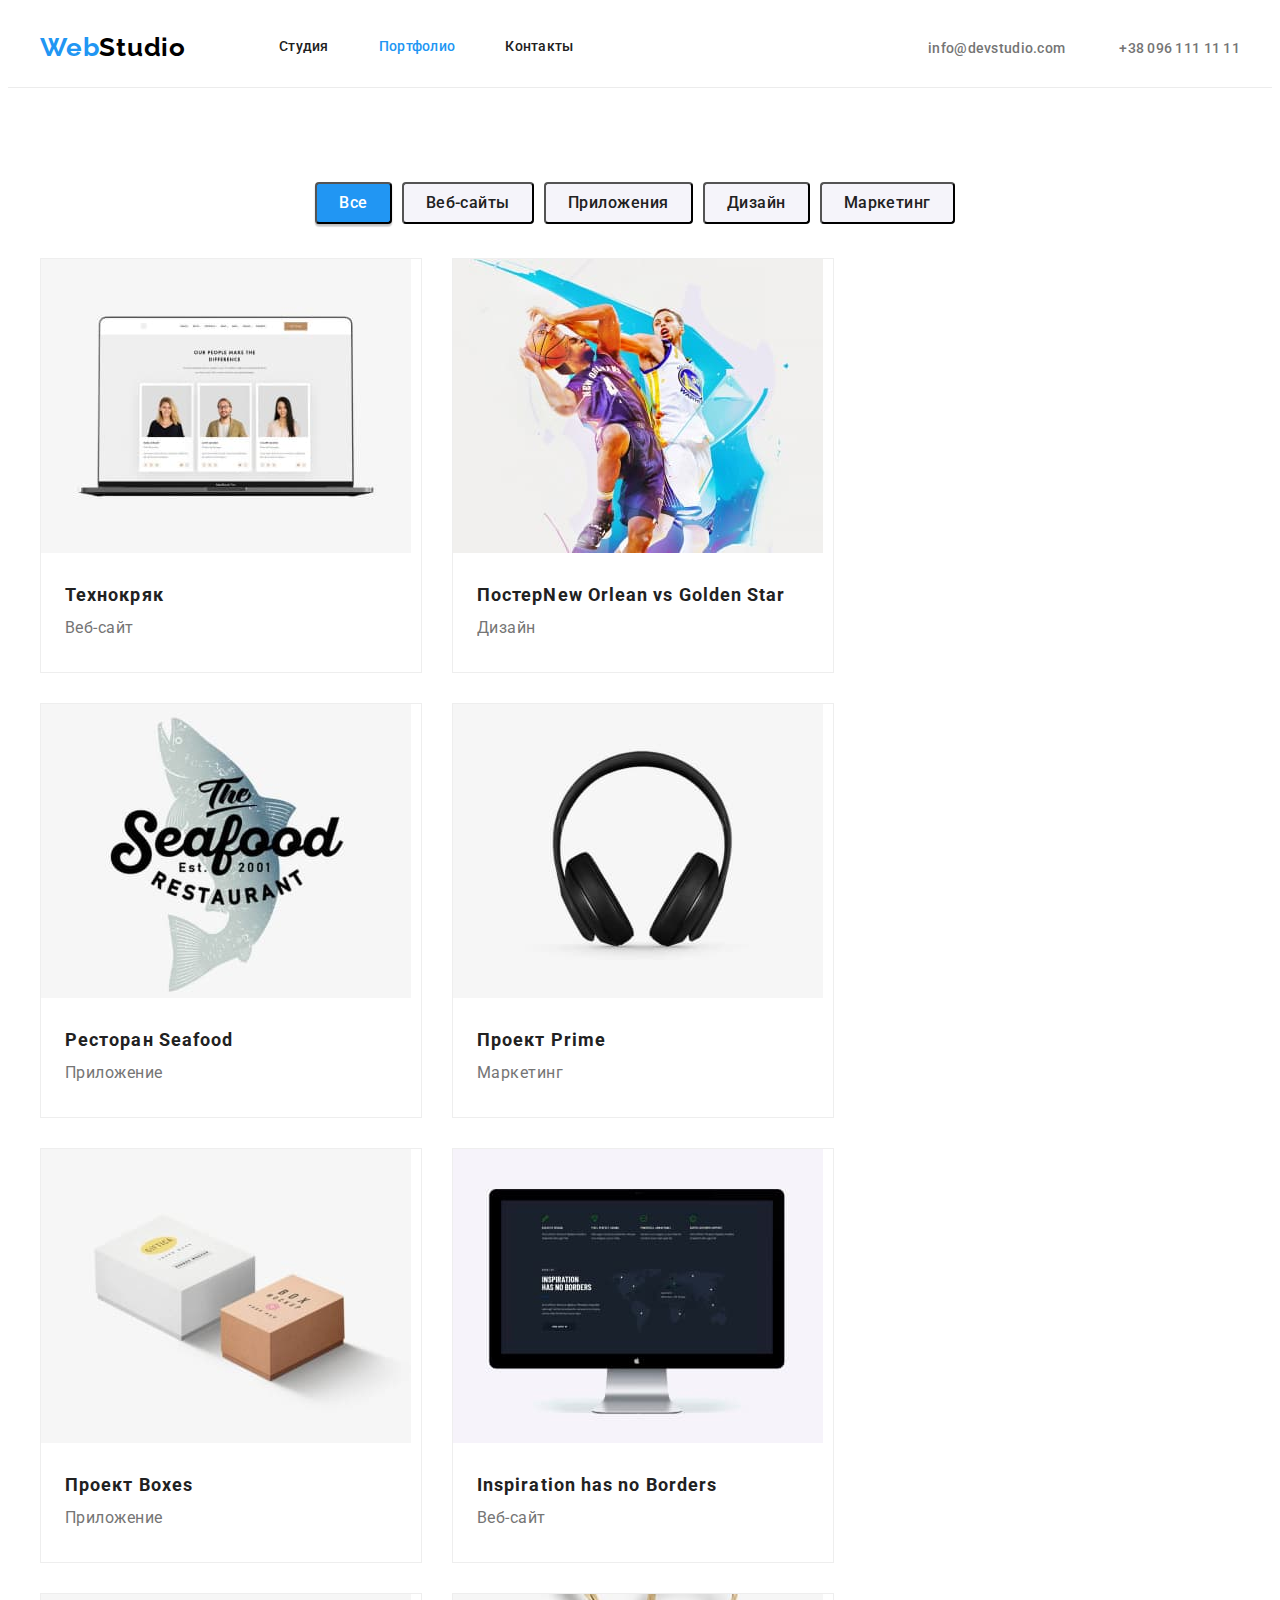
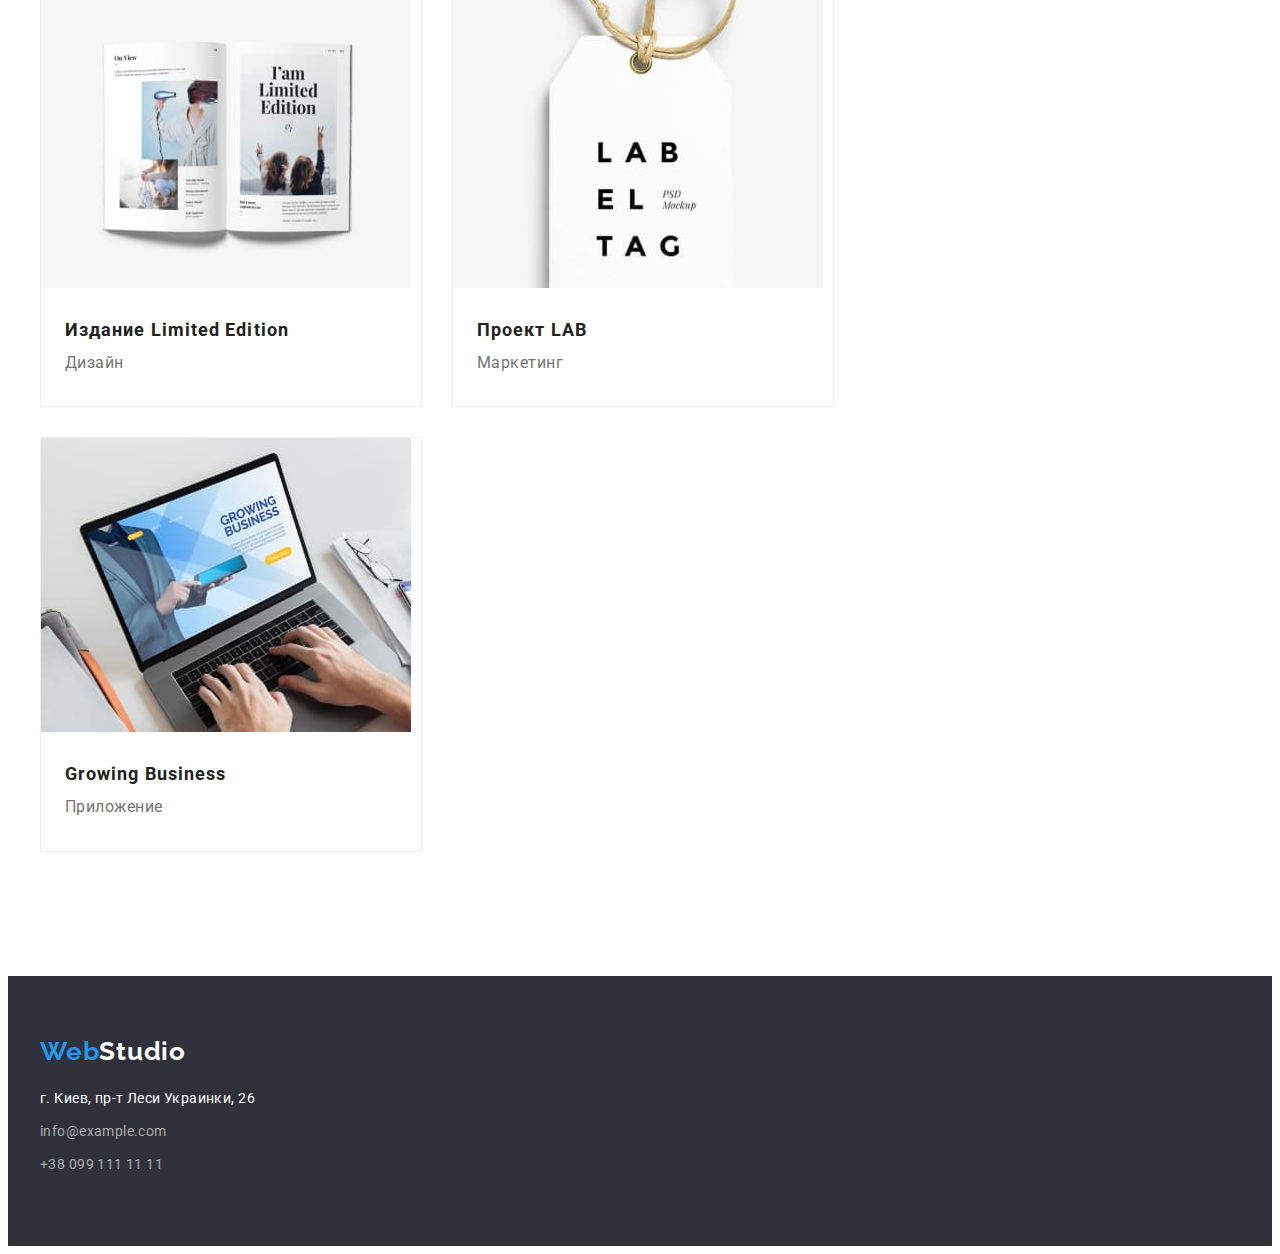
==== portfolio.html @ cc8dd127 "Добавляет папки и файлы с ДЗ №3" ====
<!DOCTYPE html>
<html lang="ru">
    <head>
        <meta charset="UTF-8">
        <meta http-equiv="X-UA-Compatible" content="IE=edge">
        <meta name="viewport" content="width=device-width, initial-scale=1.0">
        <title>Портфолио</title>
        <link rel="preconnect" href="https://fonts.googleapis.com">
        <link rel="preconnect" href="https://fonts.gstatic.com" crossorigin>
        <link 
        href="https://fonts.googleapis.com/css2?family=Raleway:wght@700&family=Roboto:wght@400;500;700;900&display=swap"
        rel="stylesheet">
        <link rel="stylesheet" href="https://cdnjs.cloudflare.com/ajax/libs/modern-normalize/1.1.0/modern-normalize.min.css"
            integrity="sha512-wpPYUAdjBVSE4KJnH1VR1HeZfpl1ub8YT/NKx4PuQ5NmX2tKuGu6U/JRp5y+Y8XG2tV+wKQpNHVUX03MfMFn9Q=="
            crossorigin="anonymous" referrerpolicy="no-referrer" />
        <link rel="stylesheet" href="./css/styles.css">
    </head>
    <body>
     <!-- Шапка (верхняя линия)  -->
        <header class="header header-portfolio ">
            <div class="container header-container ">
               <a class="header-logo link" href="/"> <span class="site">Web</span><span class="logo">Studio</span></a>
               <nav class="header-nav">
                   <ul class="list header-list">
                     <li class="header-item"><a class="link header-link" href="./index.html">Студия</a></li>
                     <li class="header-item"><a class="link header-link" href=""> <div class="text">Портфолио</div></a></li>
                     <li class="header-item"><a class="link header-link" href="">Контакты</a></li>
                   </ul>
               </nav>
                <div class="header-connect ">
                 <a class="link header-mail" href="mailto:info@devstudio.com">info@devstudio.com</a>
                 <a class="link header-tel " href="tel:+380961111111">+38 096 111 11 11</a>
               </div>
            </div>
        </header>
        <!-- Уникальная часть страницы (Герой) -->
        <main>
            <section class="hero-portfolio">
                <!-- <h1>Портфолио</h1> -->
                <div class="container ">
                   <ul class=" list  container-btn">
                       <li class="portfolio-btn "><button type="button" class="first-btn"> <div class="text-btn">Все</div></button></li>
                       <li class="portfolio-btn"><button type="button" class="list-btn">Веб-сайты</button></li>
                       <li class="portfolio-btn"><button type="button"class="list-btn">Приложения</button></li>
                       <li class="portfolio-btn"><button type="button" class="list-btn">Дизайн</button></li>
                       <li class="portfolio-btn"><button type="button" class="list-btn">Маркетинг</button></li>
                   </ul>
                </div>
                <!-- <h2></h2> -->
                <div class="container">
                   <ul class="list list-portfolio">
                       <li class="card-portfolio">
                           <img src="./img/laptop.jpg" alt="открытый ноутбук" width="370">
                           <div class="card-title-portfolio">
                               <h3 class="card-title">Технокряк</h3>
                               <p class="card-after-title">Веб-сайт</p>
                           </div>
                       </li>
                       <li class="card-portfolio">
                           <img src="./img/basketball.jpg" alt="два баскетболиста" width="370">
                           <div class="card-title-portfolio">
                               <h3  class="card-title">Постер<span lang="en">New Orlean vs Golden Star</span></h3>
                               <p class="card-after-title">Дизайн</p>
                           </div>
                       </li>
                       <li class="card-portfolio">
                           <img src="./img/restaurant.jpg" alt="вывеска ресторана" width="370">
                           <div class="card-title-portfolio">
                               <h3 class="card-title">Ресторан <span lang="en">Seafood</span></h3>
                               <p class="card-after-title">Приложение</p>
                           </div>
                       </li>
                       <li class="card-portfolio">
                           <img src="./img/headphones.jpg" alt="чёрные наушники" width="370">
                           <div class="card-title-portfolio">
                               <h3 class="card-title">Проект <span lang="en">Prime</span></h3>
                               <p class="card-after-title">Маркетинг</p>
                           </div>
                       </li>
                       <li class="card-portfolio">
                           <img src="./img/boxes.jpg" alt="белая и серая коробки" width="370">
                           <div class="card-title-portfolio">
                               <h3 class="card-title">Проект <span lang="en">Boxes</span></h3>
                               <p class="card-after-title">Приложение</p>
                           </div>
                       </li>
                       <li class="card-portfolio">
                           <img src="./img/monitor.jpg" alt="монитор эпл" width="370">
                           <div class="card-title-portfolio">
                               <h3 class="card-title" lang="en">Inspiration has no Borders</h3>
                               <p class="card-after-title">Веб-сайт</p>
                           </div>
                       </li>
                       <li class="card-portfolio">
                           <img src="./img/book.jpg" alt="открытая книга" width="370">
                           <div class="card-title-portfolio">
                               <h3 class="card-title">Издание <span lang="en">Limited Edition</span></h3>
                               <p class="card-after-title">Дизайн</p>
                           </div>
                       </li>
                       <li class="card-portfolio">
                           <img src="./img/tag.jpg" alt="бирка на одежду" width="370">
                           <div class="card-title-portfolio">
                               <h3 class="card-title">Проект <span lang="en">LAB</span></h3>
                               <p class="card-after-title">Маркетинг</p>
                           </div>
                       </li>
                       <li class="card-portfolio">
                           <img src="./img/work-laptop.jpg" alt="ноутбук" width="370">
                           <div class="card-title-portfolio">
                              <h3 class="card-title" lang="en">Growing Business</h3>
                              <p class="card-after-title">Приложение</p>
                           </div>
                       </li>
                   </ul>
                </div>
            </section>
        </main>
        <footer class="footer">
            <div class="container">
               <a class="footer-logo link" href="/"> <span class="site">Web</span><span class="logo-studio">Studio</span></a>
                <address class="footer-address">
                   <p class="footer-address-location">г. Киев, пр-т Леси Украинки, 26</p>
                   <a class="link footer-link" href="mailto:info@example.com">info@example.com</a>
                   <a class="link footer-link" href="tel:+380991111111">+38 099 111 11 11</a>
               </address>
            </div>
        </footer>
    </body>
</html>
---- css/styles.css ----
:root {
  --first-btn-color: #212121;
  --second-btn-color: #757575;
  --accent-color: #2196f3;
}

p,
h1,
h2,
h3,
h4,
h5,
h6 {
  margin: 0;
}

ul {
  margin: 0;
  padding-left: 0;
}

button {
  cursor: pointer;
}

.visually-hidden {
  position: absolute;
  white-space: nowrap;
  width: 1px;
  height: 1px;
  overflow: hidden;
  border: 0;
  padding: 0;
  clip: rect(0 0 0 0);
  clip-path: inset(50%);
  margin: -1px;
}

.container {
  width: 1200px;
  padding-left: 15px;
  padding-right: 15px;
  margin-left: auto;
  margin-right: auto;
}

body {
  font-family: "Roboto", sans-serif;
}

.list {
  list-style: none;
}

.link {
  text-decoration: none;
}

/* ---HEADER----- */

.header {
  padding-top: 24px;
  padding-bottom: 24px;
}

.header-list {
  display: flex;
}

.header-link {
  display: block;
}

.text {
  color: var(--accent-color);
}

.site {
  font-family: "Raleway";
  font-style: normal;
  font-weight: 700;
  font-size: 26px;
  line-height: 1.19;
  letter-spacing: 0.03em;
  color: #2196f3;
}

.logo {
  font-family: "Raleway";
  font-style: normal;
  font-weight: 700;
  font-size: 26px;
  line-height: 1.19;
  letter-spacing: 0.03em;
  color: #000000;
}

.header-container {
  display: flex;
  align-items: center;
}

.header-logo {
  margin-right: 93px;
}

.header-connect {
  margin-left: auto;
}

.header-link {
  font-weight: 500;
  font-size: 14px;
  line-height: 1.14;
  letter-spacing: 0.02em;
  color: var(--first-btn-color);
}

.header-item:not(:last-child) {
  margin-right: 50px;
}

.header-mail,
.header-tel {
  font-weight: 500;
  font-size: 14px;
  line-height: 1.14;
  letter-spacing: 0.02em;
  color: var(--second-btn-color);
}

.header-tel {
  margin-left: 50px;
}

.header-link:hover,
.header-link:focus,
.header-mail:hover,
.header-mail:focus,
.header-tel:hover,
.header-tel:focus,
.list-btn:hover,
.list-btn:focus {
  color: var(--accent-color);
}

/*---- HERO----- */

.hero {
  padding-top: 200px;
  padding-bottom: 200px;
  background: #2f303a;
}

.hero-title {
  font-family: "Roboto";
  font-style: normal;
  font-weight: 900;
  font-size: 44px;
  line-height: 1.36;
  text-align: center;
  letter-spacing: 0.06em;
  text-transform: uppercase;
  color: #ffffff;
  max-width: 696px;
  margin-left: auto;
  margin-right: auto;
  margin-bottom: 30px;
}

.hero-btn {
  font-family: "Roboto";
  font-weight: 700;
  background: #188ce8;
  font-size: 16px;
  line-height: 1.87;
  display: flex;
  text-align: center;
  align-items: center;
  letter-spacing: 0.06em;
  color: #ffffff;
  left: 700px;
  margin-left: 500px;
  padding: 10px 32px;
}

.main {
  padding-top: 94px;
  padding-bottom: 94px;
}

.main-list {
  display: flex;
  flex-wrap: wrap;
  margin-left: -30px;
}

.main-item {
  padding: 0;
  margin-left: 30px;
  width: calc(100% / 4 - 30px);
}

.main-item h3 {
  margin-bottom: 10px;
}

.main-title {
  font-style: normal;
  font-weight: 700;
  font-size: 14px;
  line-height: 1.14;
  letter-spacing: 0.03em;
  text-transform: uppercase;
  color: var(--first-btn-color);
}

.main-after-title {
  font-size: 14px;
  line-height: 1.71;
  letter-spacing: 0.03em;
  color: var(--second-btn-color);
}

.work {
  padding-bottom: 94px;
}

.work-title {
  font-weight: 700;
  font-size: 36px;
  line-height: 1.17;
  text-align: center;
  letter-spacing: 0.03em;
  color: var(--first-btn-color);
  margin-bottom: 50px;
}

.list-container {
  display: flex;
  flex-wrap: wrap;
  margin-left: -30px;
}

.work-container {
  width: calc(100% / 3 - 30px);
  margin-left: 30px;
}

.about {
  background: #f5f4fa;
  padding-bottom: 94px;
  padding-top: 94px;
}

.about-title {
  font-weight: 700;
  font-size: 36px;
  line-height: 1.17;
  text-align: center;
  letter-spacing: 0.03em;
  color: var(--first-btn-color);
  margin-bottom: 46px;
}

.about-team {
  font-weight: 500;
  font-size: 16px;
  line-height: 1.19;
  text-align: center;
  letter-spacing: 0.03em;
  color: var(--first-btn-color);
  margin-bottom: 10px;
}

.team {
  padding-top: 30px;
  padding-bottom: 34px;
}

.about-list {
  display: flex;
  flex-wrap: wrap;
  margin-left: -30px;
}

.item-container {
  width: calc(100% / 4 - 30px);
  margin-left: 30px;
}

.about-work-position {
  font-size: 16px;
  line-height: 1.19;
  text-align: center;
  letter-spacing: 0.03em;
  color: var(--second-btn-color);
}

/*----- FOOTER------- */

.footer {
  padding-top: 60px;
  padding-bottom: 60px;
  background: #2f303a;
}

.logo-studio {
  font-family: "Raleway";
  font-style: normal;
  font-weight: 700;
  font-size: 26px;
  line-height: 1.19;
  letter-spacing: 0.03em;
  color: #ffffff;
}

.footer-address-location {
  font-style: normal;
  font-size: 14px;
  line-height: 1.71;
  letter-spacing: 0.03em;
  color: #ffffff;
}

.footer-address {
  display: flex;
  flex-direction: column;
  margin-top: 20px;
}

.footer-address a,
p {
  margin-bottom: 9px;
}

.footer-link {
  font-family: "Roboto";
  font-style: normal;
  font-weight: 400;
  font-size: 14px;
  line-height: 1.71;
  letter-spacing: 0.03em;
  color: rgba(255, 255, 255, 0.6);
}

/*----- PORTFOLIO -----*/
/*---- ГЕРОЙ ---*/

.header-portfolio {
  border-bottom: 1px solid #ececec;
}

.hero-portfolio {
  padding-top: 94px;
  padding-bottom: 94px;
}

.list-btn {
  font-family: "Roboto";
  font-weight: 500;
  font-size: 16px;
  line-height: 1.62;
  letter-spacing: 0.03em;
  color: var(--first-btn-color);
  background: #f5f4fa;
  border-radius: 4px;
}

.container-btn {
  display: flex;
  justify-content: center;
  margin-bottom: 34px;
}

.container-btn > .portfolio-btn:not(last-child) {
  margin-right: 10px;
}

.first-btn {
  font-family: "Roboto";
  font-weight: 500;
  font-size: 16px;
  line-height: 1.62;
  letter-spacing: 0.03em;
  color: var(--first-btn-color);
  color: #ffffff;
  background: #2196f3;
  box-shadow: 0px 3px 1px rgba(0, 0, 0, 0.1), 0px 1px 2px rgba(0, 0, 0, 0.08),
    0px 2px 2px rgba(0, 0, 0, 0.12);
  border-radius: 4px;
  padding: 6px 22px;
}

.list-btn {
  padding: 6px 22px;
}

.first-btn:hover,
.first-btn:focus {
  color: violet;
}

.list-portfolio {
  display: flex;
  flex-wrap: wrap;
  margin-left: -30px;
}

.card-portfolio {
  width: calc(100% / 3 - 30px);
  margin-left: 30px;
  margin-bottom: 30px;
  border: 1px solid #eeeeee;
}

.card-title {
  font-weight: 700;
  font-size: 18px;
  line-height: 2;
  letter-spacing: 0.06em;
  color: var(--first-btn-color);
}

.card-title-portfolio {
  padding: 20px 24px;
}

.card-after-title {
  font-size: 16px;
  line-height: 1.87;
  letter-spacing: 0.03em;
  color: var(--second-btn-color);
}
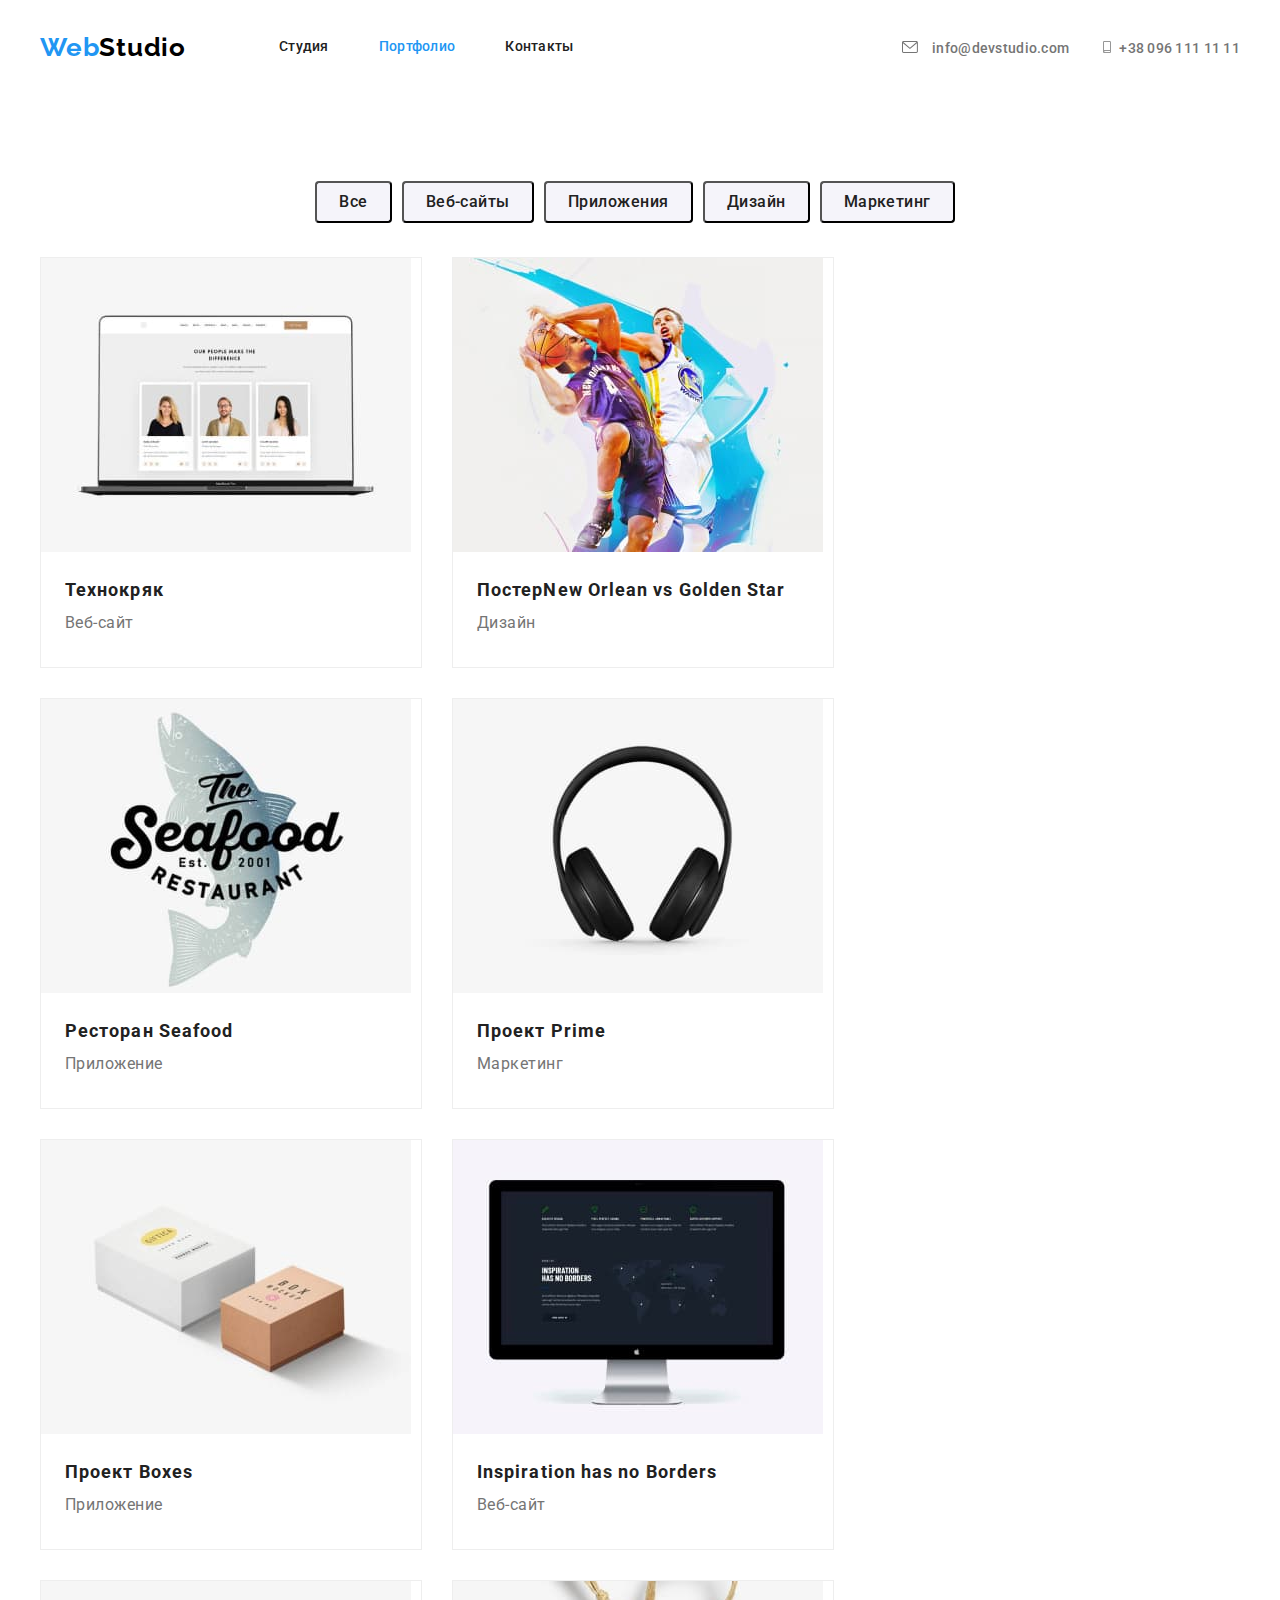
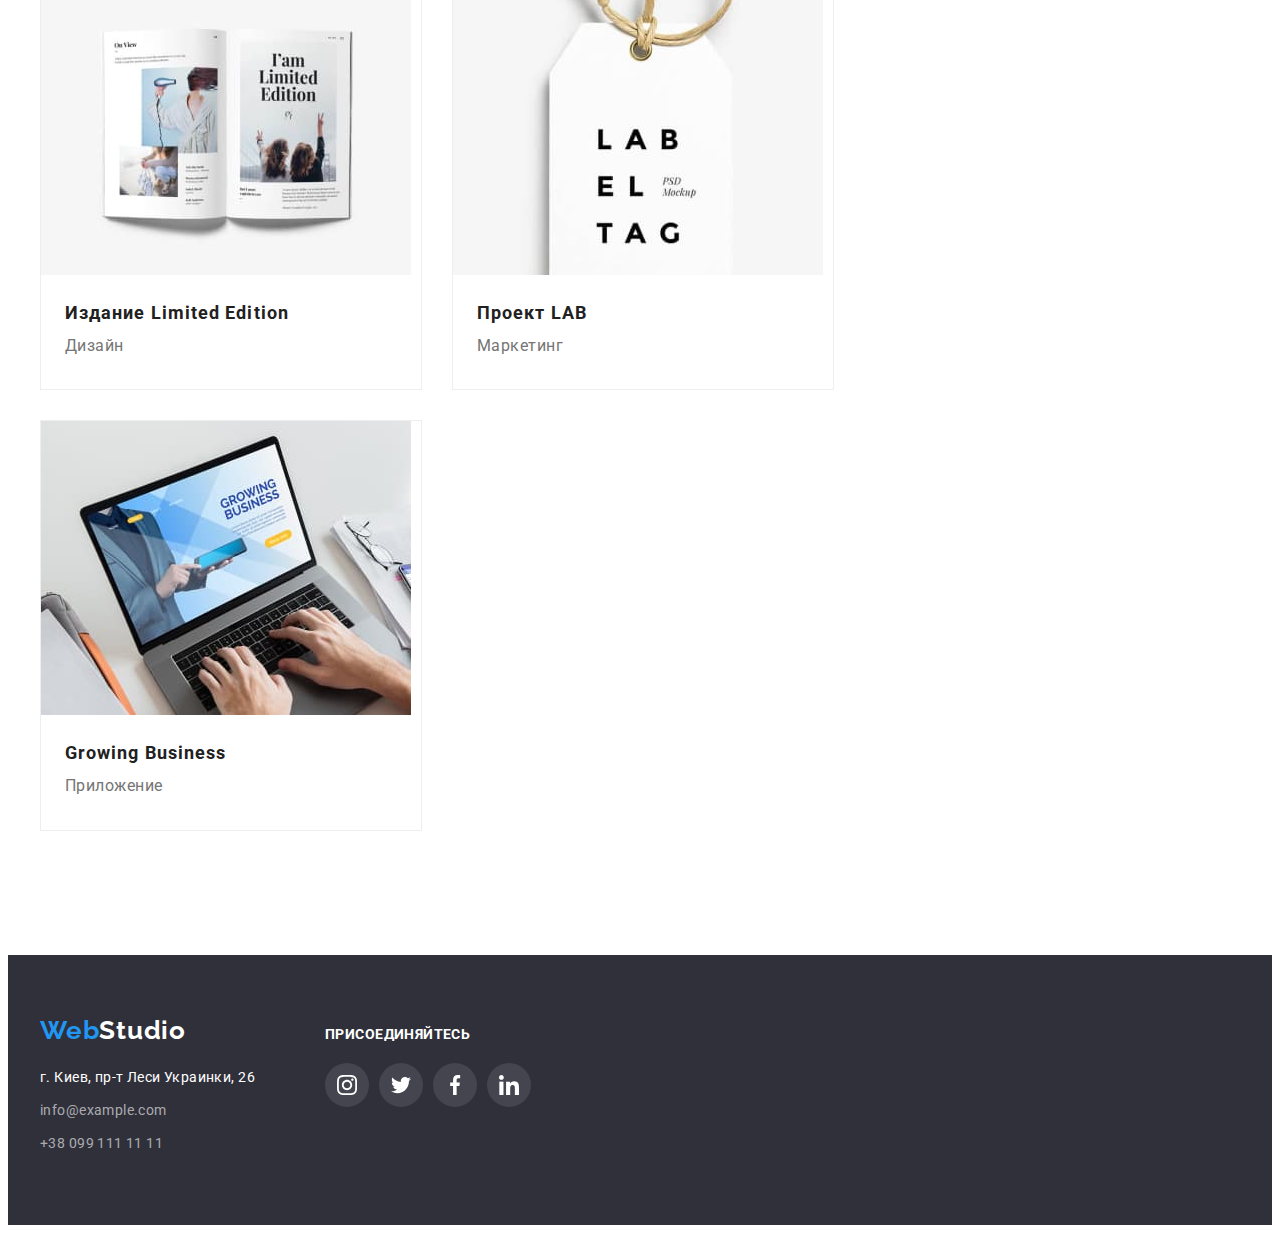
==== commit 3c83bd06: "Выполняет ДЗ №4" ====
--- a/portfolio.html
+++ b/portfolio.html
@@ -27,9 +27,19 @@
                      <li class="header-item"><a class="link header-link" href="">Контакты</a></li>
                    </ul>
                </nav>
-                <div class="header-connect ">
-                 <a class="link header-mail" href="mailto:info@devstudio.com">info@devstudio.com</a>
-                 <a class="link header-tel " href="tel:+380961111111">+38 096 111 11 11</a>
+                <div class="header-connect header-connect-icon">
+                    <div class="header-icon"> 
+              <svg class="mail-icon" width="16" height="12">
+                <use href="./img/icons.svg#icon-envelope"></use>
+              </svg>
+              <a class="link header-mail" href="mailto:info@devstudio.com">info@devstudio.com</a>
+            </div>
+            <div class="header-icon">
+              <svg class="tel-icon" width="16" height="12">
+                <use href="./img/icons.svg#icon-smartphone"></use>
+              </svg>
+              <a class="link header-tel" href="tel:+380961111111">+38 096 111 11 11</a>
+           </div>
                </div>
             </div>
         </header>
@@ -39,7 +49,7 @@
                 <!-- <h1>Портфолио</h1> -->
                 <div class="container ">
                    <ul class=" list  container-btn">
-                       <li class="portfolio-btn "><button type="button" class="first-btn"> <div class="text-btn">Все</div></button></li>
+                       <li class="portfolio-btn "><button type="button" class="list-btn">Все</button></li>
                        <li class="portfolio-btn"><button type="button" class="list-btn">Веб-сайты</button></li>
                        <li class="portfolio-btn"><button type="button"class="list-btn">Приложения</button></li>
                        <li class="portfolio-btn"><button type="button" class="list-btn">Дизайн</button></li>
@@ -117,13 +127,48 @@
             </section>
         </main>
         <footer class="footer">
-            <div class="container">
-               <a class="footer-logo link" href="/"> <span class="site">Web</span><span class="logo-studio">Studio</span></a>
-                <address class="footer-address">
-                   <p class="footer-address-location">г. Киев, пр-т Леси Украинки, 26</p>
-                   <a class="link footer-link" href="mailto:info@example.com">info@example.com</a>
-                   <a class="link footer-link" href="tel:+380991111111">+38 099 111 11 11</a>
-               </address>
+            <div class="container footer-container">
+                <div class="footer-left">
+                    <a class="footer-logo link" href="/"> <span class="site">Web</span><span class="logo-studio">Studio</span></a>
+                    <address class="footer-address">
+                        <p class="footer-address-location">г. Киев, пр-т Леси Украинки, 26</p>
+                        <a class="link footer-link" href="mailto:info@example.com">info@example.com</a>
+                        <a class="link footer-link" href="tel:+380991111111">+38 099 111 11 11</a>
+                    </address>
+                </div>
+                <div class="footer-center">
+                    <h2 class=" center-title">присоединяйтесь</h2>
+                    <ul class="footer-social-list list-footer">
+                        <li class="footer-social-item">
+                            <a href="" class="footer-social-link">
+                                <svg class="footer-social-icon" width="20" height="20">
+                                    <use href="./img/icons.svg#icon-instagram"></use>
+                                </svg>
+                            </a>
+                        </li>
+                        <li class="footer-social-item">
+                            <a href="" class="footer-social-link">
+                                <svg class="footer-social-icon" width="20" height="20">
+                                    <use href="./img/icons.svg#icon-twitter"></use>
+                                </svg>
+                            </a>
+                        </li>
+                        <li class="footer-social-item">
+                            <a href="" class="footer-social-link">
+                                <svg class="footer-social-icon" width="20" height="20">
+                                    <use href="./img/icons.svg#icon-facebook"></use>
+                                </svg>
+                            </a>
+                        </li>
+                        <li class="footer-social-item">
+                            <a href="" class="footer-social-link">
+                                <svg class="footer-social-icon" width="20" height="20">
+                                    <use href="./img/icons.svg#icon-linkedin"></use>
+                                </svg>
+                            </a>
+                        </li>
+                    </ul>
+                </div>
             </div>
         </footer>
     </body>
--- a/css/styles.css
+++ b/css/styles.css
@@ -120,6 +120,41 @@
   margin-right: 50px;
 }
 
+.header-connect-icon {
+  display: flex;
+  align-items: center;
+}
+
+.mail-icon {
+  margin-right: 10px;
+  fill: #757575;
+}
+
+.tel-icon {
+  fill: #757575;
+  margin-left: 30px;
+}
+
+.tel-icon:hover,
+.tel-icon:focus {
+  background-color: #ffffff;
+}
+
+.header-icon:hover .tel-icon,
+.header-icon:focus .tel-icon {
+  fill: var(--accent-color);
+}
+
+.mail-icon:hover,
+.mail-icon:focus {
+  background-color: #ffffff;
+}
+
+.header-icon:hover .mail-icon,
+.header-icon:focus .mail-icon {
+  fill: var(--accent-color);
+}
+
 .header-mail,
 .header-tel {
   font-weight: 500;
@@ -127,10 +162,6 @@
   line-height: 1.14;
   letter-spacing: 0.02em;
   color: var(--second-btn-color);
-}
-
-.header-tel {
-  margin-left: 50px;
 }
 
 .header-link:hover,
@@ -147,9 +178,23 @@
 /*---- HERO----- */
 
 .hero {
+  background: #2f303a;
   padding-top: 200px;
   padding-bottom: 200px;
-  background: #2f303a;
+}
+
+.overlay {
+  max-width: 1600px;
+  margin-left: auto;
+  margin-right: auto;
+  background-image: linear-gradient(
+      rgba(47, 48, 58, 0.4),
+      rgba(47, 48, 58, 0.4)
+    ),
+    url(../img/Hero-bg.jpg);
+  background-repeat: no-repeat;
+  background-position: center;
+  background-size: cover;
 }
 
 .hero-title {
@@ -182,11 +227,23 @@
   left: 700px;
   margin-left: 500px;
   padding: 10px 32px;
+  box-shadow: 0px 4px 4px rgba(0, 0, 0, 0.15);
+  border-radius: 4px;
 }
 
 .main {
   padding-top: 94px;
   padding-bottom: 94px;
+}
+
+.main-icon {
+  padding: 25px 100px;
+  margin-bottom: 30px;
+  display: flex;
+  width: 270px;
+  height: 120px;
+  background: #f5f4fa;
+  border-radius: 4px;
 }
 
 .main-list {
@@ -248,7 +305,7 @@
 }
 
 .about {
-  background: #f5f4fa;
+  background-color: #f5f4fa;
   padding-bottom: 94px;
   padding-top: 94px;
 }
@@ -276,17 +333,65 @@
 .team {
   padding-top: 30px;
   padding-bottom: 34px;
+  background-color: #ffffff;
+}
+
+img {
+  display: block;
 }
 
 .about-list {
   display: flex;
   flex-wrap: wrap;
   margin-left: -30px;
+}
+
+.about-item {
+  box-shadow: 0px 1px 3px rgba(0, 0, 0, 0.12), 0px 1px 1px rgba(0, 0, 0, 0.14),
+    0px 2px 1px rgba(0, 0, 0, 0.2);
+  border-radius: 0px 0px 4px 4px;
 }
 
 .item-container {
   width: calc(100% / 4 - 30px);
   margin-left: 30px;
+}
+
+.team-social-list {
+  display: flex;
+  justify-content: center;
+}
+
+.team-social-item {
+  list-style-type: none;
+}
+
+.team-social-item + .team-social-item {
+  margin-left: 10px;
+}
+
+.team-social-link {
+  width: 44px;
+  height: 44px;
+  display: flex;
+
+  justify-content: center;
+  align-items: center;
+  border-radius: 50%;
+}
+
+.team-social-icon {
+  fill: #afb1b8;
+}
+
+.team-social-link:hover,
+.team-social-link:focus {
+  background-color: var(--accent-color);
+}
+
+.team-social-link:hover .team-social-icon,
+.team-social-link:focus .team-social-icon {
+  fill: #ffffff;
 }
 
 .about-work-position {
@@ -295,10 +400,67 @@
   text-align: center;
   letter-spacing: 0.03em;
   color: var(--second-btn-color);
+  margin-bottom: 16px;
+}
+
+/* ------clients----- */
+
+.clients {
+  padding-top: 94px;
+  padding-bottom: 94px;
+}
+
+.clients-icon {
+  padding: 16px 32px;
+}
+
+.clients-icon:hover,
+.clients-icon:focus {
+  border-color: var(--accent-color);
+}
+
+.clients-container:hover .clients-icon,
+.clients-container:focus .clients-icon {
+  fill: var(--accent-color);
+}
+
+.clients-title {
+  font-weight: 700;
+  font-size: 36px;
+  line-height: 1.17;
+  text-align: center;
+  letter-spacing: 0.03em;
+  color: var(--first-btn-color);
+  margin-bottom: 50px;
+}
+
+.clients-content {
+  width: 170px;
+  height: 92px;
+}
+
+.clients-list {
+  display: flex;
+  flex-wrap: wrap;
+  margin-left: -30px;
+}
+
+.clients-container {
+  padding: 0;
+  margin-left: 30px;
+  width: calc(100% / 6 - 30px);
+}
+
+.clients-icon {
+  width: 170px;
+  height: 92px;
+  border: 1px solid #afb1b8;
+  box-sizing: border-box;
+  border-radius: 4px;
+  fill: #afb1b8;
 }
 
 /*----- FOOTER------- */
-
 .footer {
   padding-top: 60px;
   padding-bottom: 60px;
@@ -344,12 +506,67 @@
   color: rgba(255, 255, 255, 0.6);
 }
 
+.footer-container {
+  display: flex;
+  align-items: baseline;
+}
+
+.center-title {
+  font-family: "Roboto";
+  font-style: normal;
+  font-weight: 700;
+  font-size: 14px;
+  line-height: 1.14;
+  letter-spacing: 0.03em;
+  text-transform: uppercase;
+  color: #ffffff;
+  margin-bottom: 20px;
+}
+
+.footer-center {
+  margin-left: 70px;
+}
+
+.footer-social-list {
+  display: flex;
+  justify-content: center;
+}
+
+.footer-social-item {
+  list-style-type: none;
+}
+
+.footer-social-item + .footer-social-item {
+  margin-left: 10px;
+}
+
+.footer-social-link {
+  width: 44px;
+  height: 44px;
+  background-color: rgba(255, 255, 255, 0.1);
+  display: flex;
+  justify-content: center;
+  align-items: center;
+  border-radius: 50%;
+}
+
+.footer-social-icon {
+  fill: #ffffff;
+}
+
+.footer-social-link:hover,
+.footer-social-link:focus {
+  background-color: var(--accent-color);
+}
+
+.footer-social-link:hover .footer-social-icon,
+.footer-social-link:focus .footer-social-icon {
+  fill: #ffffff;
+}
+
 /*----- PORTFOLIO -----*/
+
 /*---- ГЕРОЙ ---*/
-
-.header-portfolio {
-  border-bottom: 1px solid #ececec;
-}
 
 .hero-portfolio {
   padding-top: 94px;
@@ -377,28 +594,32 @@
   margin-right: 10px;
 }
 
-.first-btn {
+.portfolio-btn {
+  background: #f5f4fa;
+  border-radius: 4px;
+}
+
+.list-btn {
   font-family: "Roboto";
   font-weight: 500;
   font-size: 16px;
   line-height: 1.62;
   letter-spacing: 0.03em;
-  color: var(--first-btn-color);
-  color: #ffffff;
-  background: #2196f3;
+  color: #212121;
+  padding: 6px 22px;
+}
+
+.list-btn:hover,
+.list-btn:focus {
+  background-color: var(--accent-color);
   box-shadow: 0px 3px 1px rgba(0, 0, 0, 0.1), 0px 1px 2px rgba(0, 0, 0, 0.08),
     0px 2px 2px rgba(0, 0, 0, 0.12);
   border-radius: 4px;
-  padding: 6px 22px;
-}
-
-.list-btn {
-  padding: 6px 22px;
-}
-
-.first-btn:hover,
-.first-btn:focus {
-  color: violet;
+}
+
+.portfolio-btn:hover .list-btn,
+.portfolio-btn:focus .list-btn {
+  color: #ffffff;
 }
 
 .list-portfolio {
@@ -414,6 +635,12 @@
   border: 1px solid #eeeeee;
 }
 
+.card-portfolio:hover {
+  box-shadow: 0px 1px 1px rgba(0, 0, 0, 0.12), 0px 4px 4px rgba(0, 0, 0, 0.06),
+    1px 4px 6px rgba(0, 0, 0, 0.16);
+  cursor: pointer;
+}
+
 .card-title {
   font-weight: 700;
   font-size: 18px;
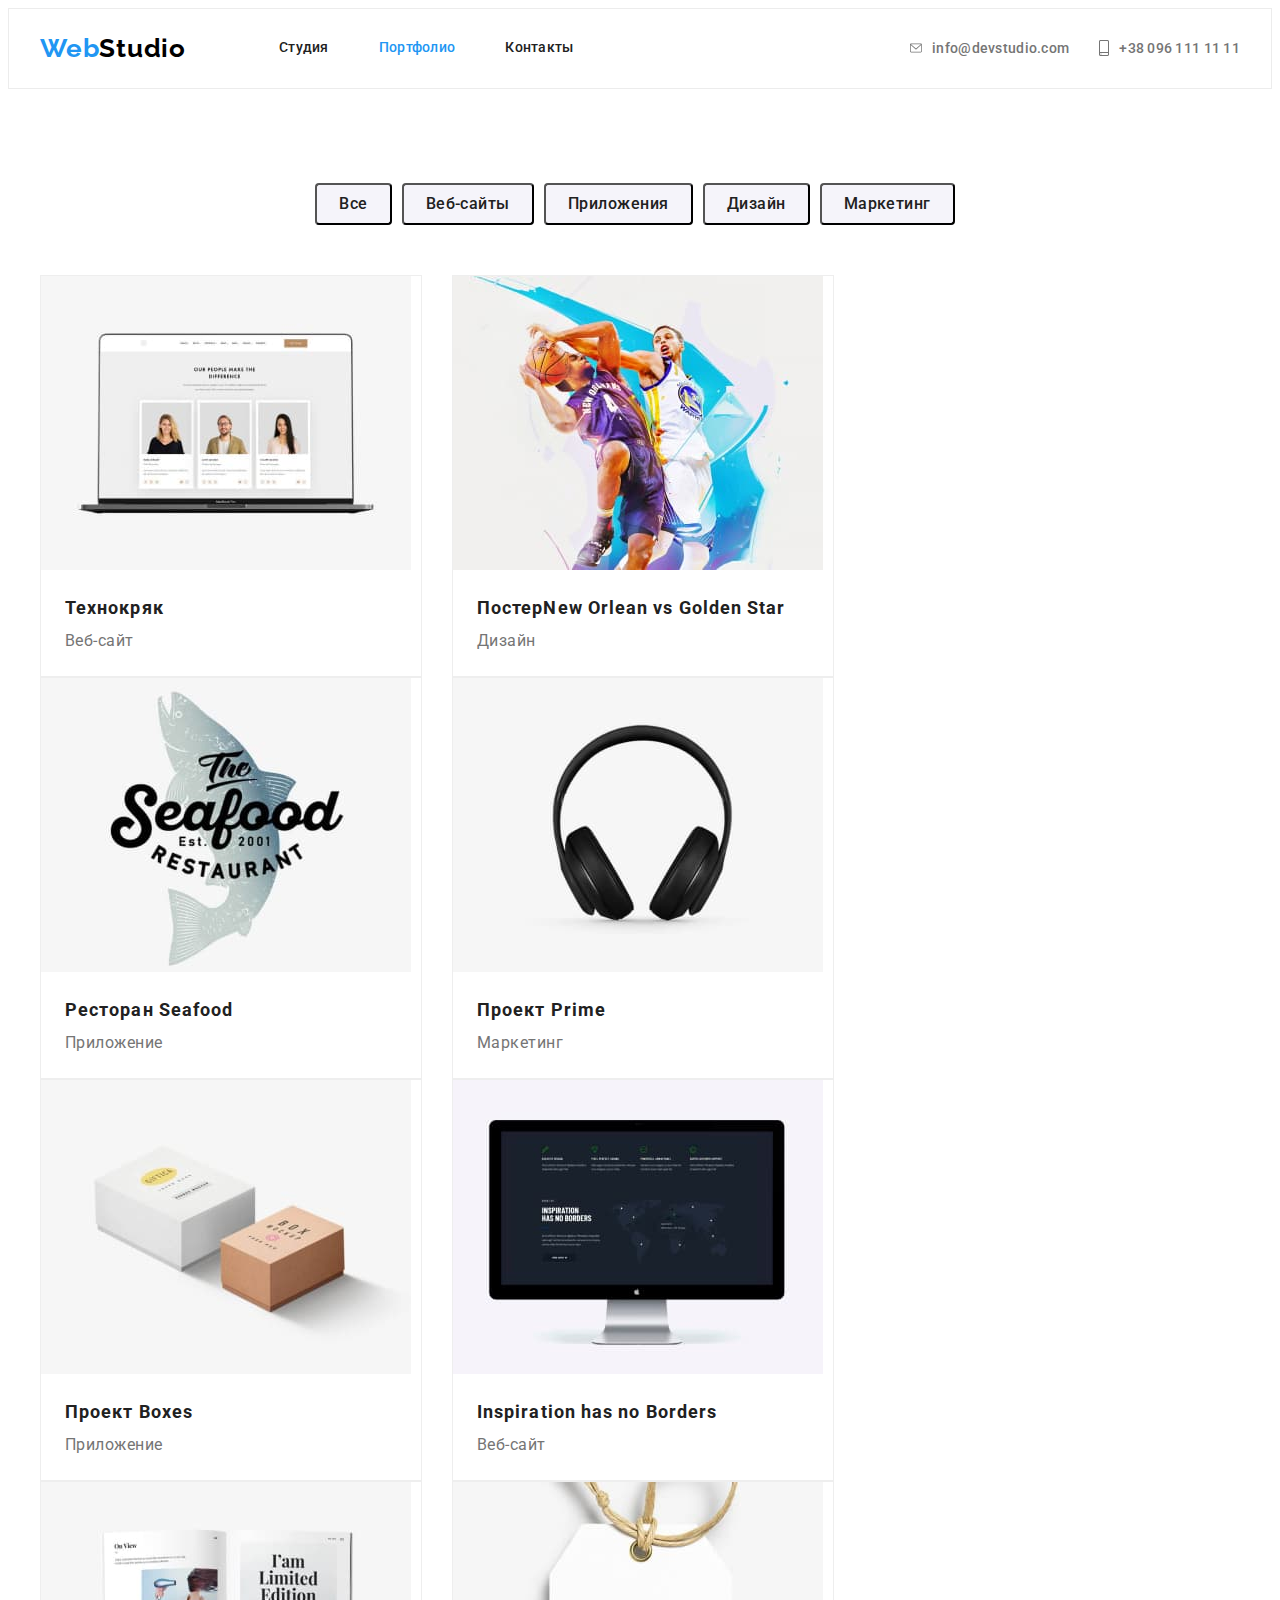
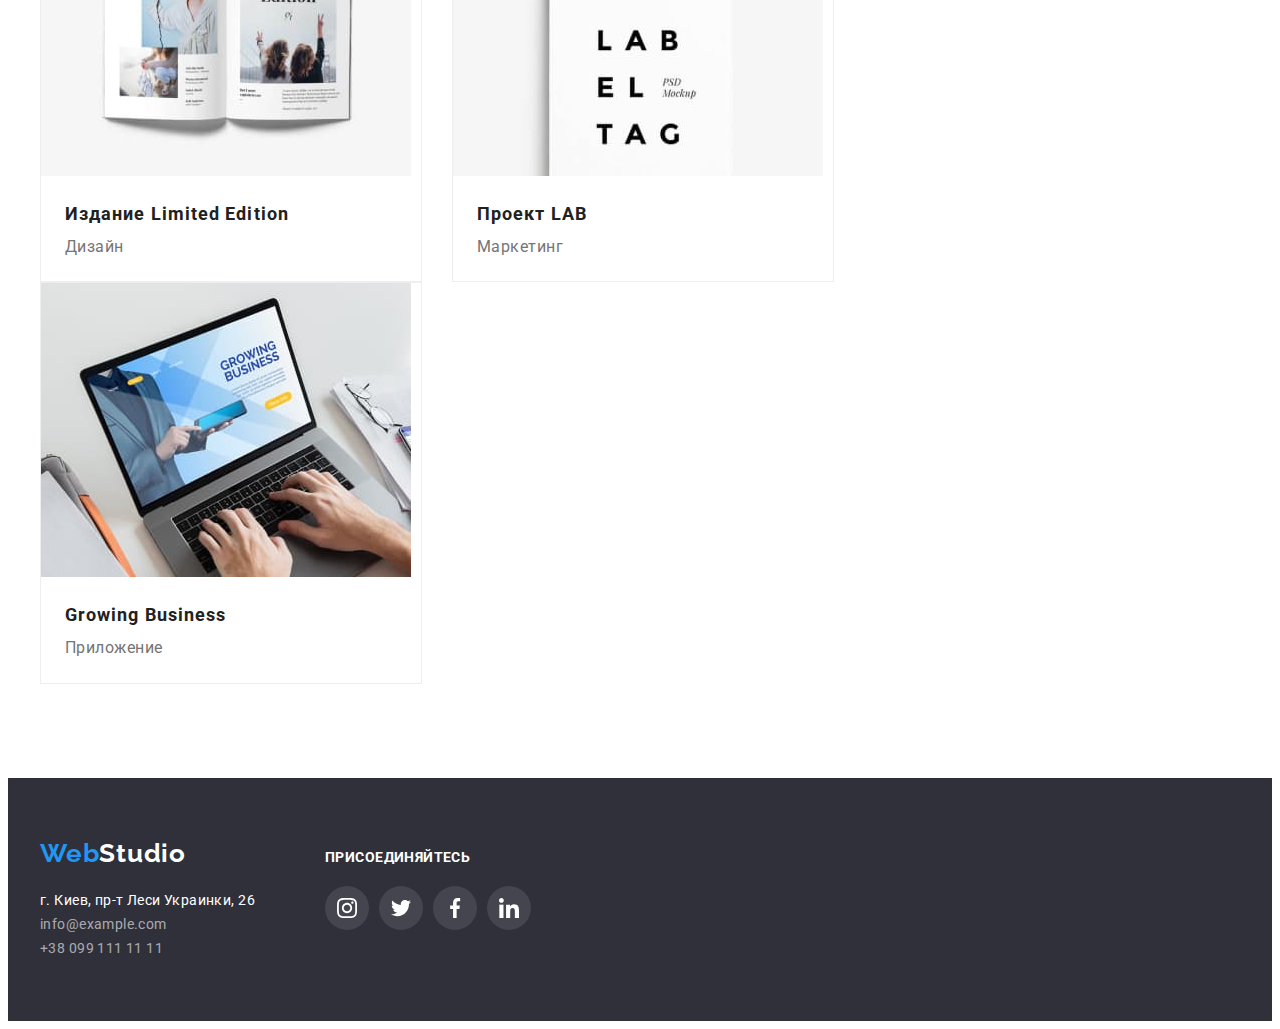
==== commit f511f6c5: "Дорабатует ДЗ №4" ====
--- a/portfolio.html
+++ b/portfolio.html
@@ -27,19 +27,23 @@
                      <li class="header-item"><a class="link header-link" href="">Контакты</a></li>
                    </ul>
                </nav>
-                <div class="header-connect header-connect-icon">
-                    <div class="header-icon"> 
-              <svg class="mail-icon" width="16" height="12">
-                <use href="./img/icons.svg#icon-envelope"></use>
-              </svg>
-              <a class="link header-mail" href="mailto:info@devstudio.com">info@devstudio.com</a>
-            </div>
-            <div class="header-icon">
-              <svg class="tel-icon" width="16" height="12">
-                <use href="./img/icons.svg#icon-smartphone"></use>
-              </svg>
-              <a class="link header-tel" href="tel:+380961111111">+38 096 111 11 11</a>
-           </div>
+                <div class="header-connect">
+                    <ul class="header-connect-icon">
+                        <li class="icon-container">
+                            <a class="link header-mail " href="mailto:info@devstudio.com">
+                                <svg class="icon" width="12" height="16">
+                                <use href="./img/icons.svg#icon-envelope"></use>
+                                </svg>info@devstudio.com
+                            </a>
+                        </li>
+                        <li class="icon-container">
+                            <a class="link header-tel" href="tel:+380961111111">
+                                <svg class="icon" width="10" height="16">
+                                    <use href="./img/icons.svg#icon-smartphone"></use>
+                                </svg> +38 096 111 11 11
+                            </a>
+                        </li>
+                    </ul>
                </div>
             </div>
         </header>
--- a/css/styles.css
+++ b/css/styles.css
@@ -122,44 +122,41 @@
 
 .header-connect-icon {
   display: flex;
-  align-items: center;
-}
-
-.mail-icon {
+}
+
+.header-mail,
+.header-tel {
+  display: inline-flex;
+}
+
+.icon-container {
+  display: inline-flex;
+}
+
+.icon {
   margin-right: 10px;
   fill: #757575;
 }
 
-.tel-icon {
-  fill: #757575;
-  margin-left: 30px;
-}
-
-.tel-icon:hover,
-.tel-icon:focus {
-  background-color: #ffffff;
-}
-
-.header-icon:hover .tel-icon,
-.header-icon:focus .tel-icon {
+.header-mail:focus .icon,
+.header-mail:hover .icon {
   fill: var(--accent-color);
 }
 
-.mail-icon:hover,
-.mail-icon:focus {
-  background-color: #ffffff;
-}
-
-.header-icon:hover .mail-icon,
-.header-icon:focus .mail-icon {
+.header-tel:focus .icon,
+.header-tel:hover .icon {
   fill: var(--accent-color);
+}
+
+.header-mail {
+  margin-right: 30px;
 }
 
 .header-mail,
 .header-tel {
   font-weight: 500;
   font-size: 14px;
-  line-height: 1.14;
+  line-height: 1.21;
   letter-spacing: 0.02em;
   color: var(--second-btn-color);
 }
@@ -414,14 +411,15 @@
   padding: 16px 32px;
 }
 
-.clients-icon:hover,
-.clients-icon:focus {
-  border-color: var(--accent-color);
-}
-
-.clients-container:hover .clients-icon,
-.clients-container:focus .clients-icon {
+.clients-content:focus .clients-icon,
+.clients-content:hover .clients-icon {
   fill: var(--accent-color);
+}
+
+.clients-content:focus,
+.clients-content:hover {
+  outline: none;
+  border-color: #2196f3;
 }
 
 .clients-title {
@@ -435,8 +433,11 @@
 }
 
 .clients-content {
-  width: 170px;
-  height: 92px;
+  display: flex;
+  border: 1px solid #afb1b8;
+  box-sizing: border-box;
+  border-radius: 4px;
+  fill: #afb1b8;
 }
 
 .clients-list {
@@ -449,15 +450,6 @@
   padding: 0;
   margin-left: 30px;
   width: calc(100% / 6 - 30px);
-}
-
-.clients-icon {
-  width: 170px;
-  height: 92px;
-  border: 1px solid #afb1b8;
-  box-sizing: border-box;
-  border-radius: 4px;
-  fill: #afb1b8;
 }
 
 /*----- FOOTER------- */
@@ -491,11 +483,6 @@
   margin-top: 20px;
 }
 
-.footer-address a,
-p {
-  margin-bottom: 9px;
-}
-
 .footer-link {
   font-family: "Roboto";
   font-style: normal;
@@ -567,6 +554,10 @@
 /*----- PORTFOLIO -----*/
 
 /*---- ГЕРОЙ ---*/
+
+.header-portfolio {
+  border: 1px solid #ececec;
+}
 
 .hero-portfolio {
   padding-top: 94px;
@@ -587,7 +578,7 @@
 .container-btn {
   display: flex;
   justify-content: center;
-  margin-bottom: 34px;
+  margin-bottom: 50px;
 }
 
 .container-btn > .portfolio-btn:not(last-child) {
@@ -611,17 +602,13 @@
 
 .list-btn:hover,
 .list-btn:focus {
-  background-color: var(--accent-color);
+  color: #ffffff;
+  background-color: #2196f3;
   box-shadow: 0px 3px 1px rgba(0, 0, 0, 0.1), 0px 1px 2px rgba(0, 0, 0, 0.08),
     0px 2px 2px rgba(0, 0, 0, 0.12);
   border-radius: 4px;
 }
 
-.portfolio-btn:hover .list-btn,
-.portfolio-btn:focus .list-btn {
-  color: #ffffff;
-}
-
 .list-portfolio {
   display: flex;
   flex-wrap: wrap;
@@ -631,7 +618,6 @@
 .card-portfolio {
   width: calc(100% / 3 - 30px);
   margin-left: 30px;
-  margin-bottom: 30px;
   border: 1px solid #eeeeee;
 }
 
